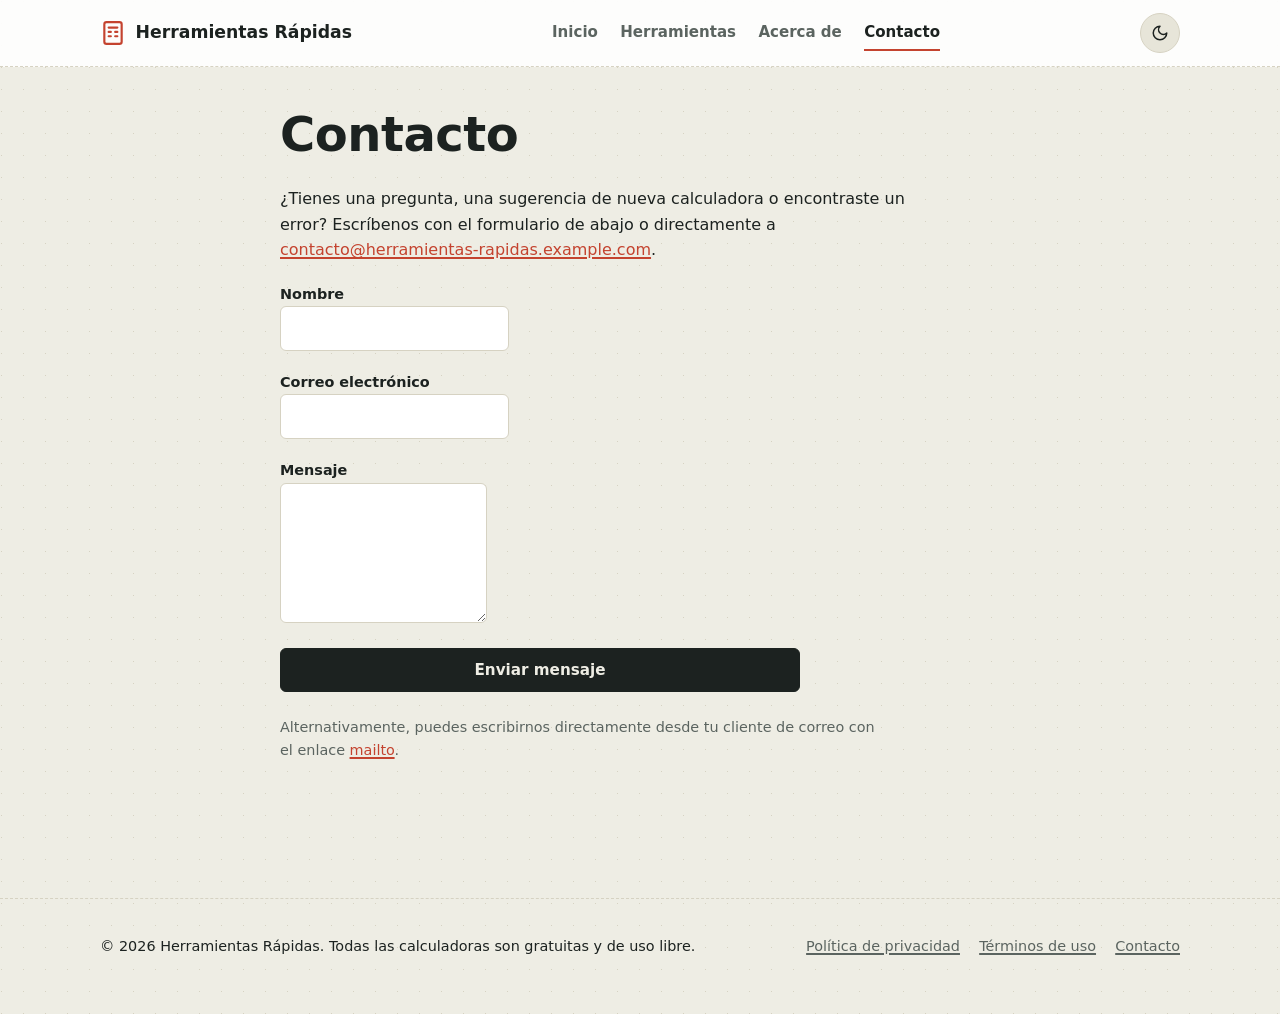
==== contact.html @ 68304c3a "Primer Commit del Sitio" ====
<!DOCTYPE html>
<html lang="es">
<head>
  <meta charset="UTF-8">
  <meta name="viewport" content="width=device-width, initial-scale=1.0">
  <title>Contacto | Herramientas Rápidas</title>
  <meta name="description" content="Ponte en contacto con el equipo de Herramientas Rápidas para dudas, sugerencias o reportar un error en alguna calculadora.">
  <link rel="canonical" href="https://herramientas-rapidas.example.com/contact.html">
  <meta http-equiv="Content-Security-Policy" content="default-src 'self'; script-src 'self' https://pagead2.googlesyndication.com https://www.googletagmanager.com https://www.google-analytics.com https://adservice.google.com; style-src 'self' 'unsafe-inline' https://fonts.googleapis.com; font-src https://fonts.gstatic.com; img-src 'self' data: https:; frame-src https://googleads.g.doubleclick.net; connect-src 'self' https://www.google-analytics.com https://open.er-api.com;">
  <meta name="robots" content="index, follow">
  <meta property="og:type" content="website">
  <meta property="og:title" content="Contacto | Herramientas Rápidas">
  <meta property="og:description" content="Ponte en contacto con el equipo de Herramientas Rápidas para dudas, sugerencias o reportar un error en alguna calculadora.">
  <meta property="og:url" content="https://herramientas-rapidas.example.com/contact.html">
  <meta property="og:image" content="https://herramientas-rapidas.example.com/img/og-cover.png">
  <meta name="twitter:card" content="summary_large_image">
  <meta name="twitter:title" content="Contacto | Herramientas Rápidas">
  <meta name="twitter:description" content="Ponte en contacto con el equipo de Herramientas Rápidas para dudas, sugerencias o reportar un error en alguna calculadora.">
  <link rel="icon" href="img/favicon.svg" type="image/svg+xml">
  <link rel="stylesheet" href="css/style.css">
  <script>
    (function(){try{var t=localStorage.getItem('hr-theme');if(t==='dark'){document.documentElement.setAttribute('data-theme','dark');}}catch(e){}})();
  </script>
  
</head>
<body class="">
  <a class="skip-link" href="#contenido">Saltar al contenido</a>
  <header class="site-header">
    <div class="wrap">
      <a class="brand" href="index.html">
        <svg width="26" height="26" viewBox="0 0 24 24" fill="none" stroke="currentColor" stroke-width="2" stroke-linecap="round" stroke-linejoin="round" aria-hidden="true"><rect x="4" y="2" width="16" height="20" rx="2"/><line x1="8" y1="7" x2="16" y2="7"/><line x1="8" y1="11" x2="10" y2="11"/><line x1="8" y1="15" x2="10" y2="15"/><line x1="14" y1="11" x2="16" y2="11"/><line x1="14" y1="15" x2="16" y2="15"/></svg>
        Herramientas Rápidas
      </a>
      <nav class="main-nav" aria-label="Navegación principal">
        <a href="index.html">Inicio</a>
        <a href="calculators/percentage.html">Herramientas</a>
        <a href="about.html">Acerca de</a>
        <a href="contact.html" aria-current="page">Contacto</a>
      </nav>
      <button id="theme-toggle" class="theme-toggle" type="button" aria-pressed="false" aria-label="Cambiar a modo oscuro">
        <svg viewBox="0 0 24 24" fill="none" stroke="currentColor" stroke-width="2" stroke-linecap="round" stroke-linejoin="round" aria-hidden="true"><path d="M12 3a6 6 0 0 0 9 9 9 9 0 1 1-9-9Z"/></svg>
      </button>
    </div>
  </header>
  <main id="contenido">
    
    <div class="wrap narrow page-content">
      <h1>Contacto</h1>
      <p>¿Tienes una pregunta, una sugerencia de nueva calculadora o encontraste un error?
      Escríbenos con el formulario de abajo o directamente a
      <a href="mailto:contacto@herramientas-rapidas.example.com">contacto@herramientas-rapidas.example.com</a>.</p>

      <!-- Formulario sin backend propio: se envía mediante Formspree.
           Reemplaza TU_ID_DE_FORMULARIO por el ID real de tu cuenta de Formspree. -->
      <form class="contact-form" action="https://formspree.io/f/TU_ID_DE_FORMULARIO" method="POST">
        <div>
          <label for="name">Nombre</label><br>
          <input type="text" id="name" name="name" required maxlength="120" autocomplete="name">
        </div>
        <div>
          <label for="email">Correo electrónico</label><br>
          <input type="email" id="email" name="email" required maxlength="200" autocomplete="email">
        </div>
        <div>
          <label for="message">Mensaje</label><br>
          <textarea id="message" name="message" rows="6" required maxlength="2000"></textarea>
        </div>
        <button class="btn" type="submit">Enviar mensaje</button>
      </form>

      <p style="margin-top:1.5rem;font-size:.9rem;color:var(--ink-soft);">
        Alternativamente, puedes escribirnos directamente desde tu cliente de correo con el enlace
        <a href="mailto:contacto@herramientas-rapidas.example.com?subject=Consulta%20desde%20Herramientas%20Rapidas">mailto</a>.
      </p>
    </div>

  </main>
  <footer class="site-footer">
    <div class="wrap">
      <p>&copy; 2026 Herramientas Rápidas. Todas las calculadoras son gratuitas y de uso libre.</p>
      <nav class="footer-links" aria-label="Enlaces legales">
        <a href="privacy.html">Política de privacidad</a>
        <a href="terms.html">Términos de uso</a>
        <a href="contact.html">Contacto</a>
      </nav>
    </div>
  </footer>
  <script src="js/theme.js"></script>
  <script src="js/utils.js"></script>
  
</body>
</html>
---- css/style.css ----
/* =========================================================
   Herramientas Rápidas — sistema visual "cinta de recibo"
   Cada resultado se presenta como el papel de una calculadora
   de mesa: cifras tabulares en monoespaciada, líneas
   perforadas y un acento rojo de "tinta de total".
   ========================================================= */

@import url('https://fonts.googleapis.com/css2?family=Space+Grotesk:wght@500;600;700&family=Inter:wght@400;500;600;700&family=IBM+Plex+Mono:wght@500;600;700&display=swap');

:root{
  --paper:#EEEDE4;
  --surface:#FFFFFF;
  --surface-2:#E7E5D9;
  --ink:#1C2220;
  --ink-soft:#5B6460;
  --accent:#C4432F;
  --accent-ink:#FBF5EE;
  --accent-2:#B08A2E;
  --line:#D6D2C2;
  --danger:#B3452C;
  --good:#3D7A5C;
  --radius:10px;
  --radius-sm:6px;
  --shadow:0 1px 2px rgba(28,34,32,.05);
  --shadow-lift:0 10px 24px -12px rgba(28,34,32,.28);
  --max:760px;
  --max-wide:1120px;
  --font-display:'Space Grotesk',system-ui,sans-serif;
  --font-body:'Inter',system-ui,sans-serif;
  --font-mono:'IBM Plex Mono',ui-monospace,'SFMono-Regular',monospace;
  color-scheme: light;
}

[data-theme="dark"]{
  --paper:#15191A;
  --surface:#1D2323;
  --surface-2:#242B2A;
  --ink:#ECEBE2;
  --ink-soft:#A2ABA4;
  --accent:#E2705A;
  --accent-ink:#181212;
  --accent-2:#D8AE58;
  --line:#323936;
  --danger:#E38468;
  --good:#7CC9A3;
  --shadow:0 1px 2px rgba(0,0,0,.3);
  --shadow-lift:0 14px 30px -14px rgba(0,0,0,.55);
  color-scheme: dark;
}

*,*::before,*::after{ box-sizing:border-box; }
html{ -webkit-text-size-adjust:100%; scroll-behavior:smooth; }
@media (prefers-reduced-motion: reduce){ html{ scroll-behavior:auto; } }

body{
  margin:0;
  background:
    radial-gradient(circle at 1.5px 1.5px, var(--line) 1px, transparent 0) 0 0/22px 22px,
    var(--paper);
  color:var(--ink);
  font-family:var(--font-body);
  font-size:16px;
  line-height:1.6;
  transition:background-color .2s ease, color .2s ease;
}
[data-theme="dark"] body{ background-image: radial-gradient(circle at 1.5px 1.5px, var(--line) 1px, transparent 0); background-size:22px 22px; }

h1,h2,h3{ font-family:var(--font-display); line-height:1.15; margin:0 0 .5em; font-weight:700; letter-spacing:-.01em; }
h1{ font-size:clamp(1.9rem,4.6vw,3rem); }
h2{ font-size:clamp(1.25rem,2.8vw,1.6rem); }
h3{ font-size:1.05rem; }
p{ margin:0 0 1.1em; color:var(--ink); max-width:66ch; }
a{ color:var(--accent); text-decoration-thickness:1.5px; text-underline-offset:2px; }
a:hover{ text-decoration-thickness:2px; }
img{ max-width:100%; display:block; }
code, .mono, .tabular{ font-family:var(--font-mono); font-variant-numeric:tabular-nums; }

::selection{ background:var(--accent); color:var(--accent-ink); }

:focus-visible{
  outline:2.5px solid var(--accent-2);
  outline-offset:2px;
  border-radius:3px;
}

.skip-link{
  position:absolute; left:-999px; top:0; background:var(--ink); color:var(--paper);
  padding:.7em 1.1em; z-index:100; border-radius:0 0 6px 0;
}
.skip-link:focus{ left:0; top:0; }

/* ---------- Layout shells ---------- */
.wrap{ max-width:var(--max-wide); margin:0 auto; padding:0 1.25rem; }
.narrow{ max-width:var(--max); margin:0 auto; padding:0 1.25rem; }

/* ---------- Header ---------- */
.site-header{
  border-bottom:1px dashed var(--line);
  background:color-mix(in srgb, var(--surface) 88%, transparent);
  backdrop-filter:blur(10px) saturate(1.1);
  -webkit-backdrop-filter:blur(10px) saturate(1.1);
  position:sticky; top:0; z-index:20;
}
.site-header .wrap{
  display:flex; align-items:center; justify-content:space-between;
  min-height:66px; gap:1rem; flex-wrap:wrap;
}
.brand{
  display:flex; align-items:center; gap:.6rem;
  font-family:var(--font-display); font-weight:700; font-size:1.08rem; color:var(--ink); text-decoration:none;
}
.brand svg{ flex:none; color:var(--accent); }
.main-nav{ display:flex; gap:1.4rem; align-items:center; flex-wrap:wrap; }
.main-nav a{
  color:var(--ink-soft); text-decoration:none; font-size:.94rem; font-weight:600;
  padding:.3rem 0; border-bottom:2px solid transparent;
}
.main-nav a:hover{ color:var(--ink); }
.main-nav a[aria-current="page"]{ color:var(--ink); border-bottom-color:var(--accent); }

.theme-toggle{
  border:1px solid var(--line); background:var(--surface-2); color:var(--ink);
  border-radius:100px; width:40px; height:40px; display:flex; align-items:center; justify-content:center;
  cursor:pointer; transition:background .15s ease, transform .1s ease;
}
.theme-toggle:hover{ background:var(--accent); color:var(--accent-ink); border-color:var(--accent); }
.theme-toggle:active{ transform:scale(.94); }
.theme-toggle svg{ width:18px; height:18px; }

/* ---------- Footer ---------- */
.site-footer{
  border-top:1px dashed var(--line); margin-top:4rem; padding:2.25rem 0 2.5rem;
  color:var(--ink-soft); font-size:.9rem;
}
.site-footer .wrap{ display:flex; flex-wrap:wrap; gap:1.5rem; justify-content:space-between; }
.footer-links{ display:flex; gap:1.2rem; flex-wrap:wrap; }
.footer-links a{ color:var(--ink-soft); }
.footer-links a:hover{ color:var(--ink); }

/* ---------- Ad slots ---------- */
.ad-slot{
  width:100%; min-height:100px; margin:1.75rem 0;
  border:1px dashed var(--line); border-radius:var(--radius-sm);
  display:flex; align-items:center; justify-content:center;
  color:var(--ink-soft); font-size:.78rem; background:var(--surface-2);
}
.ad-slot[data-size="leaderboard"]{ min-height:90px; }
.ad-slot[data-size="rectangle"]{ min-height:250px; max-width:336px; margin-left:auto; margin-right:auto; }
.ad-slot[data-size="banner"]{ min-height:60px; }

/* ---------- Hero ---------- */
.hero{ padding:3.5rem 0 2.5rem; position:relative; }
.hero .wrap{ position:relative; }
.hero .eyebrow-free{
  color:var(--accent); font-weight:700; font-family:var(--font-mono); font-size:.85rem;
  display:inline-flex; align-items:center; gap:.5rem; margin-bottom:.85rem;
}
.hero .eyebrow-free::before{
  content:""; width:8px; height:8px; border-radius:50%; background:var(--accent);
  box-shadow:0 0 0 4px color-mix(in srgb, var(--accent) 18%, transparent);
}
.hero h1{ max-width:16ch; }
.hero p{ color:var(--ink-soft); font-size:1.1rem; max-width:56ch; }

/* ---------- Tool grid (home) ---------- */
.tool-grid{
  display:grid; gap:1.1rem; margin:2rem 0;
  grid-template-columns:repeat(auto-fill,minmax(250px,1fr));
}
.tool-card{
  display:flex; flex-direction:column; gap:.7rem;
  background:var(--surface); border:1px solid var(--line); border-radius:var(--radius);
  padding:1.35rem 1.35rem 1.5rem; text-decoration:none; color:var(--ink);
  position:relative; overflow:hidden;
  transition:transform .16s ease, border-color .16s ease, box-shadow .16s ease;
}
.tool-card::before{
  content:""; position:absolute; left:0; top:0; bottom:0; width:3px; background:var(--line);
  transition:background .16s ease, width .16s ease;
}
.tool-card:hover{ transform:translateY(-3px); border-color:var(--ink); box-shadow:var(--shadow-lift); }
.tool-card:hover::before{ background:var(--accent); width:4px; }
.tool-card .icon{
  color:var(--accent); background:color-mix(in srgb, var(--accent) 12%, transparent);
  width:40px; height:40px; border-radius:50%; display:flex; align-items:center; justify-content:center; flex:none;
}
.tool-card .icon svg{ width:20px; height:20px; }
.tool-card h2{ font-size:1.05rem; margin:0; }
.tool-card p{ color:var(--ink-soft); font-size:.9rem; margin:0; }

/* ---------- Calculator panel ---------- */
main{ padding-bottom:3.5rem; }
.tool-page .intro{ padding:2.5rem 0 1.25rem; }
.tool-page .intro p{ color:var(--ink-soft); font-size:1.05rem; }

.panel{
  background:var(--surface); border:1px solid var(--line); border-radius:var(--radius);
  padding:1.75rem; margin:1.75rem 0; box-shadow:var(--shadow);
  position:relative;
}
.field-row{ display:flex; flex-wrap:wrap; gap:1rem; margin-bottom:1.1rem; }
.field{ flex:1 1 200px; display:flex; flex-direction:column; gap:.4rem; }
.field label{ font-size:.82rem; font-weight:700; color:var(--ink-soft); }
.field input, .field select{
  border:1px solid var(--line); border-radius:var(--radius-sm); padding:.7rem .8rem;
  font-size:1.05rem; background:var(--paper); color:var(--ink); font-family:var(--font-mono);
  transition:border-color .12s ease, box-shadow .12s ease;
}
.field input:focus, .field select:focus{
  border-color:var(--accent); outline:none;
  box-shadow:0 0 0 3px color-mix(in srgb, var(--accent) 16%, transparent);
}
.field input[type="range"]{ font-family:var(--font-body); padding:0; accent-color:var(--accent); }

.btn{
  border:1.5px solid var(--ink); border-radius:var(--radius-sm); padding:.75rem 1.5rem; font-size:.95rem; font-weight:700;
  background:var(--ink); color:var(--paper); cursor:pointer; transition:transform .08s ease, background .15s ease, color .15s ease;
  font-family:var(--font-body);
}
.btn:hover{ background:var(--accent); border-color:var(--accent); color:var(--accent-ink); }
.btn:active{ transform:scale(.97); }
.btn-row{ display:flex; gap:1rem; flex-wrap:wrap; align-items:center; }
.btn-swap{ background:var(--surface-2); border-color:var(--line); color:var(--ink); font-size:1.15rem; padding:.6rem .9rem; }
.btn-swap:hover{ background:var(--accent); border-color:var(--accent); color:var(--accent-ink); }

.rate-status{
  display:inline-flex; align-items:center; gap:.5rem; font-size:.82rem; color:var(--ink-soft);
  font-family:var(--font-mono);
}
.rate-dot{
  width:7px; height:7px; border-radius:50%; background:var(--good); flex:none;
  box-shadow:0 0 0 3px color-mix(in srgb, var(--good) 20%, transparent);
  animation:pulse-dot 2.2s ease-in-out infinite;
}
.rate-status.is-loading .rate-dot{ background:var(--accent-2); box-shadow:0 0 0 3px color-mix(in srgb, var(--accent-2) 20%, transparent); }
.rate-status.is-error .rate-dot{ background:var(--danger); box-shadow:0 0 0 3px color-mix(in srgb, var(--danger) 20%, transparent); animation:none; }
@keyframes pulse-dot{ 0%,100%{ opacity:1; } 50%{ opacity:.45; } }
@media (prefers-reduced-motion: reduce){ .rate-dot{ animation:none; } }

/* ---------- Readout: el "recibo" impreso ---------- */
.readout{
  margin-top:1.5rem; padding:1.4rem 1.5rem; border-radius:var(--radius-sm);
  background:
    repeating-linear-gradient(90deg, var(--line) 0 8px, transparent 8px 16px) top / 100% 1px no-repeat,
    var(--surface-2);
  border:1px solid var(--line); border-top:none;
  display:none;
}
.readout.is-visible{ display:block; animation:print-out .32s cubic-bezier(.2,.8,.3,1); }
.readout .label{
  font-size:.78rem; color:var(--ink-soft); font-family:var(--font-mono);
  text-transform:none; letter-spacing:.02em;
}
.readout .value{
  font-family:var(--font-mono); font-variant-numeric:tabular-nums;
  font-size:clamp(1.6rem,4.5vw,2.3rem); font-weight:700; color:var(--accent); display:block; line-height:1.25;
  word-break:break-word;
}
.readout .sub{ margin-top:.5rem; font-size:.92rem; color:var(--ink-soft); }
.readout.error{ background: var(--surface-2); }
.readout.error .value{ color:var(--danger); font-size:1.1rem; }

@keyframes print-out{ from{ opacity:0; transform:translateY(-6px);} to{ opacity:1; transform:translateY(0);} }

.article{ margin-top:2.5rem; }
.article h2{ margin-top:1.75rem; }
.article ul, .article ol{ color:var(--ink); max-width:66ch; }

table.result-table{ width:100%; border-collapse:collapse; margin-top:1.25rem; font-size:.92rem; font-family:var(--font-mono); }
table.result-table th, table.result-table td{
  border-bottom:1px dashed var(--line); padding:.6rem .5rem; text-align:left; font-variant-numeric:tabular-nums;
}
table.result-table th{ color:var(--ink-soft); font-weight:700; font-size:.76rem; font-family:var(--font-body); }

.badge{
  display:inline-block; font-size:.74rem; font-weight:700; padding:.25rem .65rem;
  border-radius:100px; background:var(--surface-2); border:1px solid var(--line); color:var(--ink-soft);
  font-family:var(--font-mono);
}

/* Static pages */
.page-content{ padding-top:2.5rem; }
.page-content h2{ margin-top:2rem; }

form.contact-form{ display:flex; flex-direction:column; gap:1.1rem; max-width:520px; }
form.contact-form label{ font-weight:700; font-size:.9rem; }
form.contact-form input, form.contact-form textarea{
  border:1px solid var(--line); border-radius:var(--radius-sm); padding:.75rem .85rem;
  font-family:inherit; font-size:1rem; background:var(--surface); color:var(--ink);
}
form.contact-form input:focus, form.contact-form textarea:focus{
  border-color:var(--accent); outline:none; box-shadow:0 0 0 3px color-mix(in srgb, var(--accent) 16%, transparent);
}

@media (max-width:600px){
  .main-nav{ gap:.9rem; }
  .site-header .wrap{ min-height:58px; }
  .field-row{ flex-direction:column; }
  .hero{ padding:2.5rem 0 1.75rem; }
}

@media (prefers-reduced-motion: reduce){
  *{ animation-duration:.001ms !important; transition-duration:.001ms !important; }
}
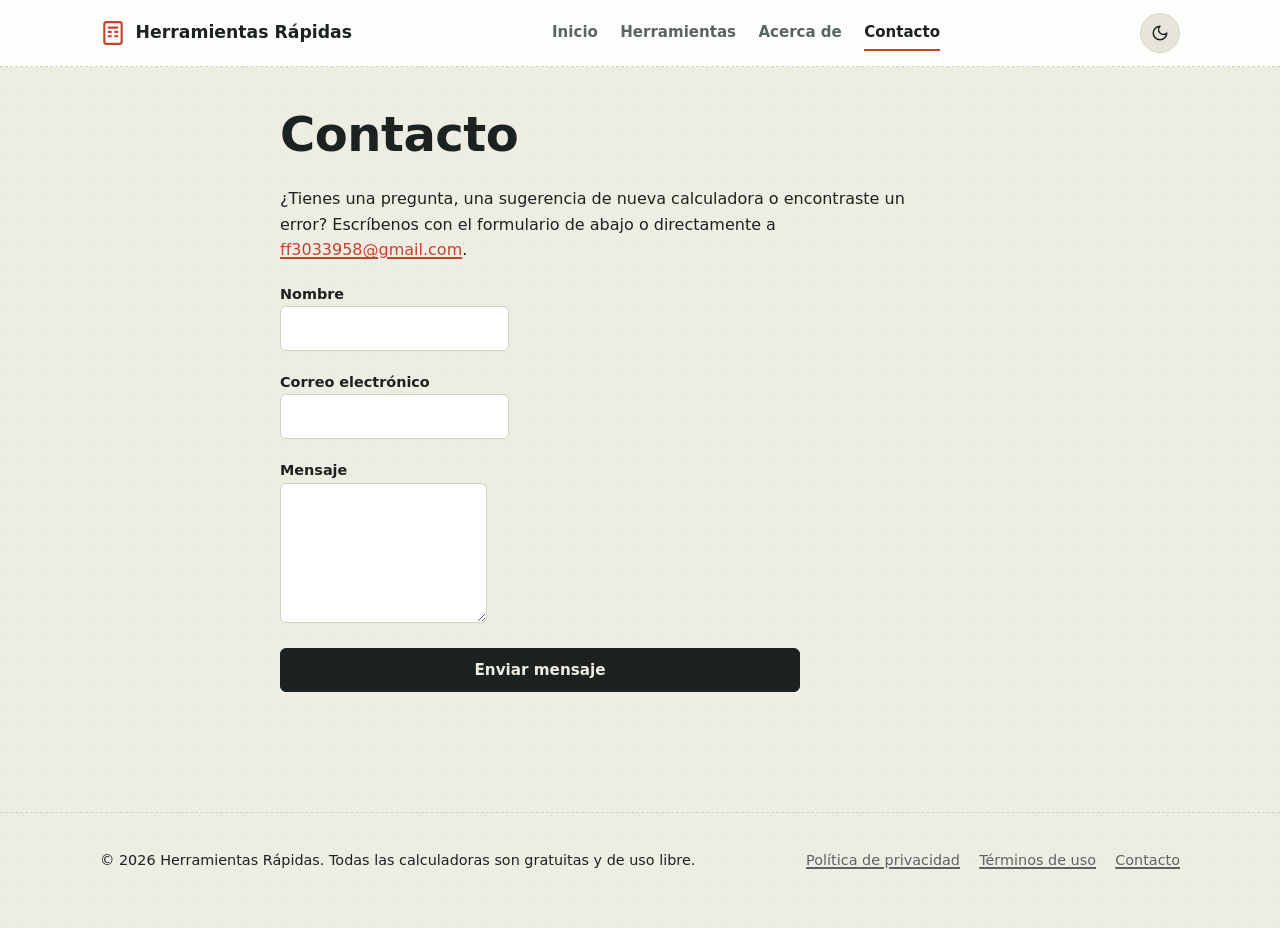
==== commit 74ba6bee: "Actualizo el sitio" ====
--- a/contact.html
+++ b/contact.html
@@ -48,11 +48,11 @@
       <h1>Contacto</h1>
       <p>¿Tienes una pregunta, una sugerencia de nueva calculadora o encontraste un error?
       Escríbenos con el formulario de abajo o directamente a
-      <a href="mailto:contacto@herramientas-rapidas.example.com">contacto@herramientas-rapidas.example.com</a>.</p>
+      <a href="mailto:ff3033958@gmail.com">ff3033958@gmail.com</a>.</p>
 
       <!-- Formulario sin backend propio: se envía mediante Formspree.
            Reemplaza TU_ID_DE_FORMULARIO por el ID real de tu cuenta de Formspree. -->
-      <form class="contact-form" action="https://formspree.io/f/TU_ID_DE_FORMULARIO" method="POST">
+      <form class="contact-form" action="https://formspree.io/f/xkjnvdvo" method="POST">
         <div>
           <label for="name">Nombre</label><br>
           <input type="text" id="name" name="name" required maxlength="120" autocomplete="name">
@@ -68,10 +68,6 @@
         <button class="btn" type="submit">Enviar mensaje</button>
       </form>
 
-      <p style="margin-top:1.5rem;font-size:.9rem;color:var(--ink-soft);">
-        Alternativamente, puedes escribirnos directamente desde tu cliente de correo con el enlace
-        <a href="mailto:contacto@herramientas-rapidas.example.com?subject=Consulta%20desde%20Herramientas%20Rapidas">mailto</a>.
-      </p>
     </div>
 
   </main>
